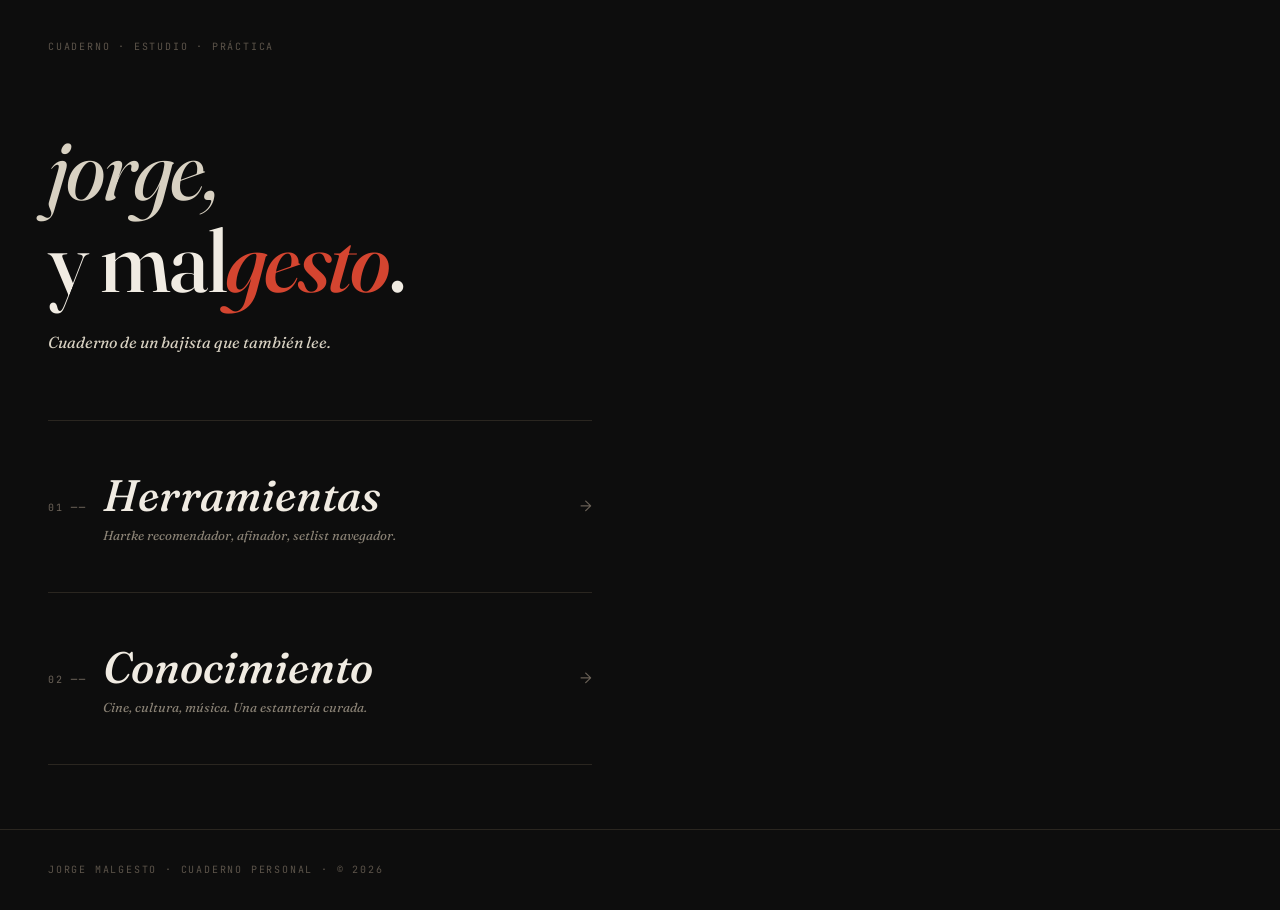
==== index.html @ 783f0b52 "Initial build: shell, sistema de diseño, conocimiento, Hartke recomendador Co-Authored-By: Claude So" ====
<!DOCTYPE html>
<html lang="es">
<head>
  <meta charset="UTF-8">
  <meta name="viewport" content="width=device-width, initial-scale=1.0">
  <title>Jorge Malgesto</title>
  <meta name="description" content="Cuaderno de un bajista que también lee.">

  <link rel="preconnect" href="https://fonts.googleapis.com">
  <link rel="preconnect" href="https://fonts.gstatic.com" crossorigin>
  <link href="https://fonts.googleapis.com/css2?family=Fraunces:ital,opsz,wght@0,9..144,400;0,9..144,500;1,9..144,400;1,9..144,500&family=DM+Sans:wght@400;500&family=JetBrains+Mono:wght@400;500&display=swap" rel="stylesheet">

  <link rel="stylesheet" href="css/system.css">

  <style>
    /* ── Layout del shell ─────────────────────────────────── */
    .shell {
      min-height: 100dvh;
      display: flex;
      flex-direction: column;
    }

    /* ── Header ───────────────────────────────────────────── */
    .site-header {
      padding: var(--sp-5) var(--sp-5) 0;
    }

    .site-header__meta {
      font-family: var(--font-mono);
      font-size: var(--fs-mono-sm);
      font-weight: 400;
      text-transform: uppercase;
      letter-spacing: 0.18em;
      color: var(--color-text-faint);
    }

    /* ── Main ─────────────────────────────────────────────── */
    .site-main {
      flex: 1;
      padding: var(--sp-7) var(--sp-5) var(--sp-8);
      max-width: 640px;
    }

    /* ── Hero ─────────────────────────────────────────────── */
    .hero {
      margin-bottom: var(--sp-8);
    }

    .hero__tagline {
      font-family: var(--font-serif);
      font-size: var(--fs-body);
      font-style: italic;
      font-weight: 400;
      color: var(--color-text-soft);
      margin-top: var(--sp-5);
      line-height: 1.6;
    }

    /* ── Navegación ───────────────────────────────────────── */
    .site-nav {
      display: flex;
      flex-direction: column;
    }

    /* ── Descripción breve de sección ─────────────────────── */
    .nav-item__desc {
      font-family: var(--font-serif);
      font-size: var(--fs-small);
      font-style: italic;
      font-weight: 400;
      color: var(--color-text-mute);
      margin-top: var(--sp-1);
      line-height: 1.4;
      display: block;
    }

    .nav-item__content {
      flex: 1;
    }

    /* ── Footer ───────────────────────────────────────────── */
    .site-footer {
      padding: var(--sp-5);
      border-top: var(--border-thin);
      margin-top: auto;
    }

    .site-footer__text {
      font-family: var(--font-mono);
      font-size: var(--fs-mono-sm);
      font-weight: 400;
      text-transform: uppercase;
      letter-spacing: 0.18em;
      color: var(--color-text-faint);
    }

    /* ── Desktop ──────────────────────────────────────────── */
    @media (min-width: 768px) {
      .site-header {
        padding: var(--sp-6) var(--sp-7) 0;
      }

      .site-main {
        padding: var(--sp-8) var(--sp-7) var(--sp-8);
      }

      .site-footer {
        padding: var(--sp-6) var(--sp-7);
      }

      .hero {
        margin-bottom: var(--sp-8);
      }

      .nav-item {
        padding: var(--sp-7) 0;
      }
    }
  </style>
</head>
<body>

<div class="shell">

  <!-- Header -->
  <header class="site-header">
    <span class="site-header__meta">Cuaderno · Estudio · Práctica</span>
  </header>

  <!-- Main -->
  <main class="site-main">

    <!-- Hero -->
    <section class="hero">
      <span class="wordmark" aria-label="Jorge, y Malgesto.">
        <span class="wordmark__first">jorge,</span>
        <span class="wordmark__second">y mal<span class="wordmark__accent">gesto</span>.</span>
      </span>
      <p class="hero__tagline">Cuaderno de un bajista que también lee.</p>
    </section>

    <!-- Navegación -->
    <nav class="site-nav" aria-label="Apartados del sitio">

      <a href="herramientas/" class="nav-item">
        <span class="nav-item__num">01 ──</span>
        <span class="nav-item__content">
          <span class="nav-item__label">Herramientas</span>
          <span class="nav-item__desc">Hartke recomendador, afinador, setlist navegador.</span>
        </span>
        <span class="nav-item__arrow" aria-hidden="true">→</span>
      </a>

      <a href="conocimiento/" class="nav-item">
        <span class="nav-item__num">02 ──</span>
        <span class="nav-item__content">
          <span class="nav-item__label">Conocimiento</span>
          <span class="nav-item__desc">Cine, cultura, música. Una estantería curada.</span>
        </span>
        <span class="nav-item__arrow" aria-hidden="true">→</span>
      </a>

    </nav>

  </main>

  <!-- Footer -->
  <footer class="site-footer">
    <p class="site-footer__text">Jorge Malgesto · Cuaderno personal · &copy; 2026</p>
  </footer>

</div>

</body>
</html>
---- css/system.css ----
/* ============================================================
   system.css — Sistema de diseño jorge-malgesto
   Dirección A: Editorial con grietas
   ============================================================ */

/* ── Tokens: Paleta ─────────────────────────────────────── */
:root {
  --color-bg:           #0d0d0d;
  --color-bg-card:      #141414;
  --color-bg-soft:      #1a1814;

  --color-text:         #f0ebe2;
  --color-text-soft:    #d8d1c2;
  --color-text-mute:    #8a8275;
  --color-text-dim:     #6b6258;
  --color-text-faint:   #5c544a;

  --color-border:       #2a2620;
  --color-border-soft:  #3a342c;

  --color-accent:       #d44530;
  --color-accent-hover: #b53924;
  --color-accent-soft:  #6b2218;
}

/* ── Tokens: Tipografía ─────────────────────────────────── */
:root {
  --font-serif: 'Fraunces', 'Times New Roman', Georgia, serif;
  --font-sans:  'DM Sans', system-ui, -apple-system, sans-serif;
  --font-mono:  'JetBrains Mono', 'Courier New', monospace;
}

/* ── Tokens: Escala tipográfica ─────────────────────────── */
:root {
  --fs-display-xl: 64px;
  --fs-display-lg: 44px;
  --fs-h1:         32px;
  --fs-h2:         24px;
  --fs-h3:         18px;
  --fs-body:       16px;
  --fs-body-sans:  15px;
  --fs-small:      13px;
  --fs-mono:       12px;
  --fs-mono-sm:    10px;
}

/* ── Tokens: Espaciado ──────────────────────────────────── */
:root {
  --sp-1:  4px;
  --sp-2:  8px;
  --sp-3:  12px;
  --sp-4:  16px;
  --sp-5:  24px;
  --sp-6:  32px;
  --sp-7:  48px;
  --sp-8:  64px;
}

/* ── Tokens: Radios y bordes ────────────────────────────── */
:root {
  --radius-sm:   4px;
  --radius-md:   8px;
  --radius-lg:   12px;
  --radius-xl:   16px;
  --radius-pill: 999px;

  --border-thin:   0.5px solid var(--color-border);
  --border-medium: 1px solid var(--color-border);
}

/* ── Reset base ─────────────────────────────────────────── */
*, *::before, *::after {
  box-sizing: border-box;
  margin: 0;
  padding: 0;
}

html {
  -webkit-text-size-adjust: 100%;
  scroll-behavior: smooth;
}

body {
  background-color: var(--color-bg);
  color: var(--color-text);
  font-family: var(--font-sans);
  font-size: var(--fs-body);
  line-height: 1.6;
  min-height: 100dvh;
  -webkit-font-smoothing: antialiased;
  -moz-osx-font-smoothing: grayscale;
}

a {
  color: inherit;
  text-decoration: none;
}

img, svg {
  display: block;
  max-width: 100%;
}

/* ── Componente: .wordmark ──────────────────────────────── */
.wordmark {
  font-family: var(--font-serif);
  font-size: var(--fs-display-xl);
  font-weight: 400;
  letter-spacing: -0.02em;
  line-height: 1.05;
  display: block;
}

.wordmark__first {
  display: block;
  font-style: italic;
  color: var(--color-text-soft);
}

.wordmark__second {
  display: block;
  font-style: normal;
  font-weight: 500;
  color: var(--color-text);
}

.wordmark__accent {
  font-style: italic;
  color: var(--color-accent);
}

/* ── Componente: .accent-text ───────────────────────────── */
.accent-text {
  font-style: italic;
  color: var(--color-accent);
}

/* ── Componente: .label-mono ────────────────────────────── */
.label-mono {
  font-family: var(--font-mono);
  font-size: var(--fs-mono-sm);
  font-weight: 400;
  text-transform: uppercase;
  letter-spacing: 0.18em;
  color: var(--color-text-dim);
}

/* ── Componente: .divider ───────────────────────────────── */
.divider {
  width: 100%;
  height: 0.5px;
  background-color: var(--color-border);
  border: none;
}

/* ── Componente: .card ──────────────────────────────────── */
.card {
  background-color: var(--color-bg-card);
  border: var(--border-thin);
  border-radius: var(--radius-lg);
  padding: var(--sp-5);
}

/* ── Componente: .pill ──────────────────────────────────── */
.pill {
  display: inline-flex;
  align-items: center;
  gap: var(--sp-1);
  font-family: var(--font-mono);
  font-size: var(--fs-mono);
  text-transform: uppercase;
  letter-spacing: 0.1em;
  padding: var(--sp-1) var(--sp-3);
  border-radius: var(--radius-pill);
  border: 0.5px solid var(--color-border);
  background: transparent;
  color: var(--color-text-mute);
  cursor: pointer;
  transition: color 150ms ease-out, border-color 150ms ease-out, background-color 150ms ease-out;
  user-select: none;
  white-space: nowrap;
}

.pill--active {
  background-color: var(--color-accent-soft);
  color: var(--color-accent);
  border-color: var(--color-accent);
}

.pill--active::before {
  content: '';
  display: inline-block;
  width: 5px;
  height: 5px;
  border-radius: 50%;
  background-color: var(--color-accent);
  flex-shrink: 0;
}

.pill--mute {
  color: var(--color-text-faint);
  border-color: var(--color-border);
}

/* ── Componente: .btn ───────────────────────────────────── */
.btn {
  display: inline-flex;
  align-items: center;
  justify-content: center;
  gap: var(--sp-2);
  font-family: var(--font-mono);
  font-size: var(--fs-mono);
  font-weight: 500;
  text-transform: uppercase;
  letter-spacing: 0.12em;
  padding: var(--sp-3) var(--sp-5);
  border-radius: var(--radius-md);
  border: var(--border-medium);
  cursor: pointer;
  transition: all 150ms ease-out;
  user-select: none;
}

.btn--primary {
  background-color: var(--color-accent);
  color: var(--color-text);
  border-color: var(--color-accent);
}

.btn--primary:hover {
  background-color: var(--color-accent-hover);
  border-color: var(--color-accent-hover);
}

.btn--ghost {
  background: transparent;
  color: var(--color-text-soft);
  border-color: var(--color-border-soft);
}

.btn--ghost:hover {
  color: var(--color-text);
  border-color: var(--color-text-mute);
}

/* ── Componente: .nav-item ──────────────────────────────── */
.nav-item {
  display: flex;
  align-items: baseline;
  gap: var(--sp-4);
  padding: var(--sp-6) 0;
  text-decoration: none;
  border-bottom: var(--border-thin);
  transition: color 150ms ease-out;
  color: var(--color-text);
  cursor: pointer;
}

.nav-item:first-of-type {
  border-top: var(--border-thin);
}

.nav-item__num {
  font-family: var(--font-mono);
  font-size: var(--fs-mono-sm);
  font-weight: 400;
  text-transform: uppercase;
  letter-spacing: 0.18em;
  color: var(--color-text-dim);
  flex-shrink: 0;
  padding-top: 2px;
}

.nav-item__label {
  font-family: var(--font-serif);
  font-size: var(--fs-h1);
  font-weight: 500;
  font-style: italic;
  line-height: 1.2;
  flex: 1;
  transition: color 150ms ease-out;
}

.nav-item__arrow {
  font-size: var(--fs-body-sans);
  color: var(--color-text-dim);
  transition: transform 150ms ease-out, color 150ms ease-out;
  flex-shrink: 0;
}

.nav-item:hover .nav-item__label,
.nav-item:focus .nav-item__label {
  color: var(--color-accent);
}

.nav-item:hover .nav-item__arrow,
.nav-item:focus .nav-item__arrow {
  transform: translateX(4px);
  color: var(--color-accent);
}

/* ── Componente: .return-link ───────────────────────────── */
.return-link {
  display: inline-flex;
  align-items: center;
  gap: var(--sp-2);
  font-family: var(--font-mono);
  font-size: var(--fs-mono);
  text-transform: uppercase;
  letter-spacing: 0.12em;
  color: var(--color-text-dim);
  text-decoration: none;
  transition: color 150ms ease-out;
}

.return-link:hover {
  color: var(--color-text-soft);
}

/* ── Responsive: wordmark ───────────────────────────────── */
@media (max-width: 480px) {
  .wordmark {
    font-size: clamp(40px, 12vw, 64px);
  }
}

@media (min-width: 768px) {
  .wordmark {
    font-size: clamp(64px, 8vw, 88px);
  }

  .nav-item__label {
    font-size: var(--fs-display-lg);
  }
}
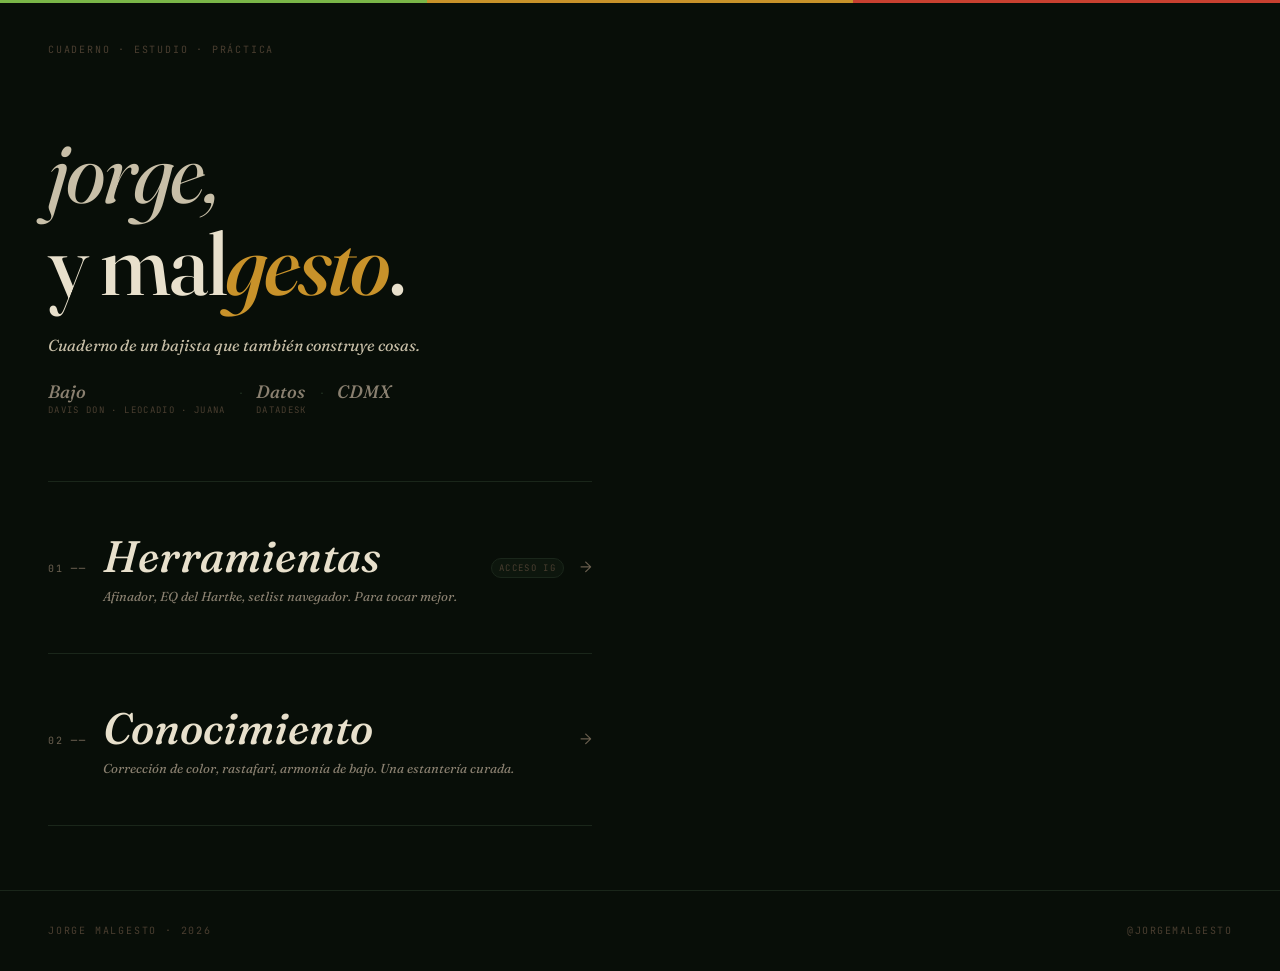
==== commit 93cf4de4: "feat: paleta rasta discreta — verde/dorado, franja, identity strip Co-Authored-By: Claude Sonnet 4.6" ====
--- a/index.html
+++ b/index.html
@@ -4,23 +4,36 @@
   <meta charset="UTF-8">
   <meta name="viewport" content="width=device-width, initial-scale=1.0">
   <title>Jorge Malgesto</title>
-  <meta name="description" content="Cuaderno de un bajista que también lee.">
+  <meta name="description" content="Bajo · Datos · CDMX">
 
   <link rel="preconnect" href="https://fonts.googleapis.com">
   <link rel="preconnect" href="https://fonts.gstatic.com" crossorigin>
   <link href="https://fonts.googleapis.com/css2?family=Fraunces:ital,opsz,wght@0,9..144,400;0,9..144,500;1,9..144,400;1,9..144,500&family=DM+Sans:wght@400;500&family=JetBrains+Mono:wght@400;500&display=swap" rel="stylesheet">
-
   <link rel="stylesheet" href="css/system.css">
 
   <style>
-    /* ── Layout del shell ─────────────────────────────────── */
+    /* ── Franja rasta fija ──────────────────────────────── */
+    .rasta-stripe {
+      position: fixed;
+      top: 0; left: 0; right: 0;
+      height: 3px;
+      display: flex;
+      z-index: 100;
+    }
+    .rasta-stripe span { flex: 1; }
+    .rasta-stripe span:nth-child(1) { background: #7ab648; }
+    .rasta-stripe span:nth-child(2) { background: #c8922a; }
+    .rasta-stripe span:nth-child(3) { background: #c84030; }
+
+    /* ── Shell ──────────────────────────────────────────── */
     .shell {
       min-height: 100dvh;
       display: flex;
       flex-direction: column;
-    }
-
-    /* ── Header ───────────────────────────────────────────── */
+      padding-top: 3px; /* espacio para la franja */
+    }
+
+    /* ── Header ─────────────────────────────────────────── */
     .site-header {
       padding: var(--sp-5) var(--sp-5) 0;
     }
@@ -34,16 +47,16 @@
       color: var(--color-text-faint);
     }
 
-    /* ── Main ─────────────────────────────────────────────── */
+    /* ── Main ────────────────────────────────────────────── */
     .site-main {
       flex: 1;
       padding: var(--sp-7) var(--sp-5) var(--sp-8);
       max-width: 640px;
     }
 
-    /* ── Hero ─────────────────────────────────────────────── */
+    /* ── Hero ────────────────────────────────────────────── */
     .hero {
-      margin-bottom: var(--sp-8);
+      margin-bottom: var(--sp-7);
     }
 
     .hero__tagline {
@@ -56,13 +69,52 @@
       line-height: 1.6;
     }
 
-    /* ── Navegación ───────────────────────────────────────── */
+    /* ── Identity strip ─────────────────────────────────── */
+    .identity {
+      display: flex;
+      align-items: baseline;
+      gap: var(--sp-3);
+      margin-top: var(--sp-5);
+      flex-wrap: wrap;
+    }
+
+    .identity-item {
+      display: flex;
+      flex-direction: column;
+      gap: 2px;
+    }
+
+    .identity-label {
+      font-family: var(--font-serif);
+      font-size: var(--fs-h3);
+      font-weight: 500;
+      font-style: italic;
+      color: var(--color-text-mute);
+      line-height: 1;
+    }
+
+    .identity-sub {
+      font-family: var(--font-mono);
+      font-size: 9px;
+      text-transform: uppercase;
+      letter-spacing: 0.15em;
+      color: var(--color-text-faint);
+    }
+
+    .identity-sep {
+      font-family: var(--font-mono);
+      font-size: 10px;
+      color: var(--color-border-soft);
+      align-self: flex-start;
+      margin-top: 3px;
+    }
+
+    /* ── Nav ─────────────────────────────────────────────── */
     .site-nav {
       display: flex;
       flex-direction: column;
     }
 
-    /* ── Descripción breve de sección ─────────────────────── */
     .nav-item__desc {
       font-family: var(--font-serif);
       font-size: var(--fs-small);
@@ -78,11 +130,29 @@
       flex: 1;
     }
 
-    /* ── Footer ───────────────────────────────────────────── */
+    /* Indicador de acceso restringido */
+    .nav-item__lock {
+      font-family: var(--font-mono);
+      font-size: 9px;
+      text-transform: uppercase;
+      letter-spacing: 0.15em;
+      color: var(--color-text-faint);
+      background: var(--color-bg-card);
+      border: 0.5px solid var(--color-border);
+      padding: 2px 7px;
+      border-radius: var(--radius-pill);
+      flex-shrink: 0;
+      align-self: center;
+    }
+
+    /* ── Footer ──────────────────────────────────────────── */
     .site-footer {
       padding: var(--sp-5);
       border-top: var(--border-thin);
       margin-top: auto;
+      display: flex;
+      align-items: center;
+      justify-content: space-between;
     }
 
     .site-footer__text {
@@ -94,31 +164,33 @@
       color: var(--color-text-faint);
     }
 
-    /* ── Desktop ──────────────────────────────────────────── */
+    .site-footer__ig {
+      font-family: var(--font-mono);
+      font-size: var(--fs-mono-sm);
+      text-transform: uppercase;
+      letter-spacing: 0.15em;
+      color: var(--color-text-faint);
+      transition: color 150ms;
+    }
+
+    .site-footer__ig:hover { color: var(--color-accent); }
+
+    /* ── Responsive ──────────────────────────────────────── */
     @media (min-width: 768px) {
-      .site-header {
-        padding: var(--sp-6) var(--sp-7) 0;
-      }
-
-      .site-main {
-        padding: var(--sp-8) var(--sp-7) var(--sp-8);
-      }
-
-      .site-footer {
-        padding: var(--sp-6) var(--sp-7);
-      }
-
-      .hero {
-        margin-bottom: var(--sp-8);
-      }
-
-      .nav-item {
-        padding: var(--sp-7) 0;
-      }
+      .site-header { padding: var(--sp-6) var(--sp-7) 0; }
+      .site-main   { padding: var(--sp-8) var(--sp-7) var(--sp-8); }
+      .site-footer { padding: var(--sp-6) var(--sp-7); }
+      .hero        { margin-bottom: var(--sp-8); }
+      .nav-item    { padding: var(--sp-7) 0; }
     }
   </style>
 </head>
 <body>
+
+<!-- Franja rasta -->
+<div class="rasta-stripe" aria-hidden="true">
+  <span></span><span></span><span></span>
+</div>
 
 <div class="shell">
 
@@ -132,22 +204,45 @@
 
     <!-- Hero -->
     <section class="hero">
+
       <span class="wordmark" aria-label="Jorge, y Malgesto.">
         <span class="wordmark__first">jorge,</span>
         <span class="wordmark__second">y mal<span class="wordmark__accent">gesto</span>.</span>
       </span>
-      <p class="hero__tagline">Cuaderno de un bajista que también lee.</p>
+
+      <p class="hero__tagline">
+        Cuaderno de un bajista que también construye cosas.
+      </p>
+
+      <!-- Identity strip -->
+      <div class="identity" aria-label="Bajo · Datos · CDMX">
+        <div class="identity-item">
+          <span class="identity-label">Bajo</span>
+          <span class="identity-sub">Davis Don · Leocadio · Juana</span>
+        </div>
+        <span class="identity-sep">·</span>
+        <div class="identity-item">
+          <span class="identity-label">Datos</span>
+          <span class="identity-sub">dataDesk</span>
+        </div>
+        <span class="identity-sep">·</span>
+        <div class="identity-item">
+          <span class="identity-label">CDMX</span>
+        </div>
+      </div>
+
     </section>
 
-    <!-- Navegación -->
-    <nav class="site-nav" aria-label="Apartados del sitio">
+    <!-- Navegación / Apartados -->
+    <nav class="site-nav" aria-label="Apartados">
 
       <a href="herramientas/" class="nav-item">
         <span class="nav-item__num">01 ──</span>
         <span class="nav-item__content">
           <span class="nav-item__label">Herramientas</span>
-          <span class="nav-item__desc">Hartke recomendador, afinador, setlist navegador.</span>
+          <span class="nav-item__desc">Afinador, EQ del Hartke, setlist navegador. Para tocar mejor.</span>
         </span>
+        <span class="nav-item__lock">Acceso IG</span>
         <span class="nav-item__arrow" aria-hidden="true">→</span>
       </a>
 
@@ -155,7 +250,7 @@
         <span class="nav-item__num">02 ──</span>
         <span class="nav-item__content">
           <span class="nav-item__label">Conocimiento</span>
-          <span class="nav-item__desc">Cine, cultura, música. Una estantería curada.</span>
+          <span class="nav-item__desc">Corrección de color, rastafari, armonía de bajo. Una estantería curada.</span>
         </span>
         <span class="nav-item__arrow" aria-hidden="true">→</span>
       </a>
@@ -166,7 +261,8 @@
 
   <!-- Footer -->
   <footer class="site-footer">
-    <p class="site-footer__text">Jorge Malgesto · Cuaderno personal · &copy; 2026</p>
+    <p class="site-footer__text">Jorge Malgesto · 2026</p>
+    <a href="https://instagram.com/jorgemalgesto" class="site-footer__ig" target="_blank" rel="noopener">@jorgemalgesto</a>
   </footer>
 
 </div>
--- a/css/system.css
+++ b/css/system.css
@@ -1,26 +1,38 @@
 /* ============================================================
    system.css — Sistema de diseño jorge-malgesto
-   Dirección A: Editorial con grietas
+   Dirección: Rasta discreta · verde / dorado / rojo
    ============================================================ */
 
 /* ── Tokens: Paleta ─────────────────────────────────────── */
 :root {
-  --color-bg:           #0d0d0d;
-  --color-bg-card:      #141414;
-  --color-bg-soft:      #1a1814;
-
-  --color-text:         #f0ebe2;
-  --color-text-soft:    #d8d1c2;
-  --color-text-mute:    #8a8275;
-  --color-text-dim:     #6b6258;
-  --color-text-faint:   #5c544a;
-
-  --color-border:       #2a2620;
-  --color-border-soft:  #3a342c;
-
-  --color-accent:       #d44530;
-  --color-accent-hover: #b53924;
-  --color-accent-soft:  #6b2218;
+  /* Backgrounds — tinte verde oscuro, casi imperceptible */
+  --color-bg:           #080e08;
+  --color-bg-card:      #0d160d;
+  --color-bg-soft:      #131e13;
+
+  /* Texto — cálido */
+  --color-text:         #e8e0cc;
+  --color-text-soft:    #c8bfa8;
+  --color-text-mute:    #8a8070;
+  --color-text-dim:     #6b6050;
+  --color-text-faint:   #4a3e30;
+
+  /* Bordes — con tinte verde */
+  --color-border:       #1a261a;
+  --color-border-soft:  #243424;
+
+  /* Acento principal — verde rasta */
+  --color-accent:       #7ab648;
+  --color-accent-hover: #5e9436;
+  --color-accent-soft:  rgba(122, 182, 72, 0.1);
+
+  /* Dorado — secundario, decorativo */
+  --color-gold:         #c8922a;
+  --color-gold-soft:    rgba(200, 146, 42, 0.1);
+
+  /* Rojo — terciario, con moderación */
+  --color-red:          #c84030;
+  --color-red-soft:     rgba(200, 64, 48, 0.1);
 }
 
 /* ── Tokens: Tipografía ─────────────────────────────────── */
@@ -126,7 +138,7 @@
 
 .wordmark__accent {
   font-style: italic;
-  color: var(--color-accent);
+  color: var(--color-gold);   /* Dorado, no verde */
 }
 
 /* ── Componente: .accent-text ───────────────────────────── */
@@ -223,7 +235,7 @@
 
 .btn--primary {
   background-color: var(--color-accent);
-  color: var(--color-text);
+  color: var(--color-bg);
   border-color: var(--color-accent);
 }
 
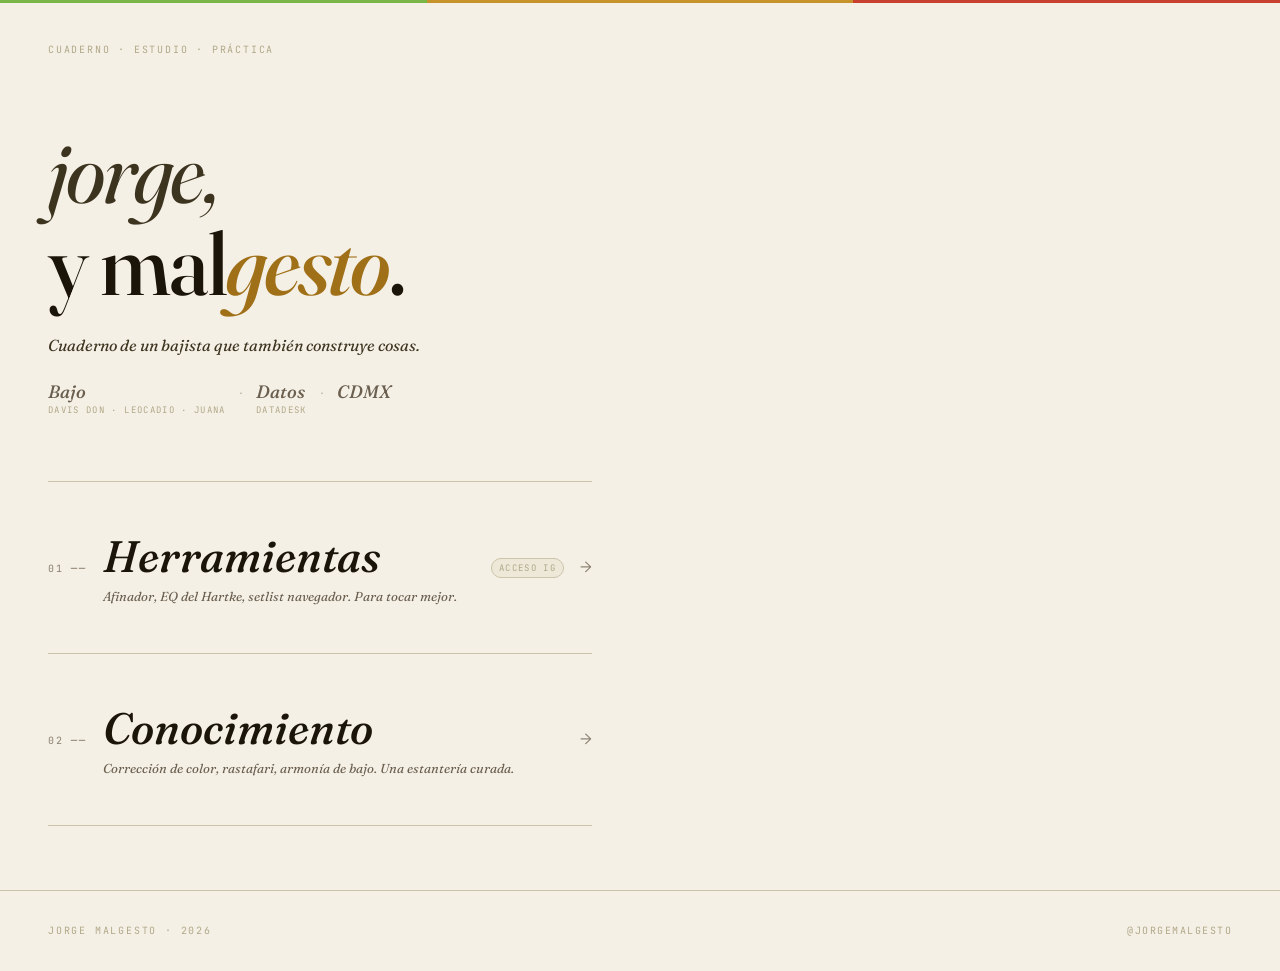
==== commit dbb087a8: "Paleta completa al claro — todo el sitio Todos los archivos del sitio usan ahora la paleta clara (pa" ====
--- a/index.html
+++ b/index.html
@@ -9,7 +9,7 @@
   <link rel="preconnect" href="https://fonts.googleapis.com">
   <link rel="preconnect" href="https://fonts.gstatic.com" crossorigin>
   <link href="https://fonts.googleapis.com/css2?family=Fraunces:ital,opsz,wght@0,9..144,400;0,9..144,500;1,9..144,400;1,9..144,500&family=DM+Sans:wght@400;500&family=JetBrains+Mono:wght@400;500&display=swap" rel="stylesheet">
-  <link rel="stylesheet" href="css/system.css">
+  <link rel="stylesheet" href="css/system.css?v=light">
 
   <style>
     /* ── Franja rasta fija ──────────────────────────────── */
--- a/css/system.css
+++ b/css/system.css
@@ -5,34 +5,34 @@
 
 /* ── Tokens: Paleta ─────────────────────────────────────── */
 :root {
-  /* Backgrounds — tinte verde oscuro, casi imperceptible */
-  --color-bg:           #080e08;
-  --color-bg-card:      #0d160d;
-  --color-bg-soft:      #131e13;
-
-  /* Texto — cálido */
-  --color-text:         #e8e0cc;
-  --color-text-soft:    #c8bfa8;
-  --color-text-mute:    #8a8070;
-  --color-text-dim:     #6b6050;
-  --color-text-faint:   #4a3e30;
-
-  /* Bordes — con tinte verde */
-  --color-border:       #1a261a;
-  --color-border-soft:  #243424;
-
-  /* Acento principal — verde rasta */
-  --color-accent:       #7ab648;
-  --color-accent-hover: #5e9436;
-  --color-accent-soft:  rgba(122, 182, 72, 0.1);
+  /* Backgrounds — papel cálido con tinte verde muy sutil */
+  --color-bg:           #f5f0e6;
+  --color-bg-card:      #ede8d8;
+  --color-bg-soft:      #e4dece;
+
+  /* Texto — oscuro cálido */
+  --color-text:         #1a1508;
+  --color-text-soft:    #3d3420;
+  --color-text-mute:    #6b6050;
+  --color-text-dim:     #8a8070;
+  --color-text-faint:   #b0a888;
+
+  /* Bordes — cálido claro con tinte verde */
+  --color-border:       #ccc4a8;
+  --color-border-soft:  #bab09a;
+
+  /* Acento principal — verde rasta (oscurecido para contraste sobre claro) */
+  --color-accent:       #4e8020;
+  --color-accent-hover: #3a6016;
+  --color-accent-soft:  rgba(78, 128, 32, 0.1);
 
   /* Dorado — secundario, decorativo */
-  --color-gold:         #c8922a;
-  --color-gold-soft:    rgba(200, 146, 42, 0.1);
+  --color-gold:         #a07018;
+  --color-gold-soft:    rgba(160, 112, 24, 0.1);
 
   /* Rojo — terciario, con moderación */
-  --color-red:          #c84030;
-  --color-red-soft:     rgba(200, 64, 48, 0.1);
+  --color-red:          #a02818;
+  --color-red-soft:     rgba(160, 40, 24, 0.1);
 }
 
 /* ── Tokens: Tipografía ─────────────────────────────────── */
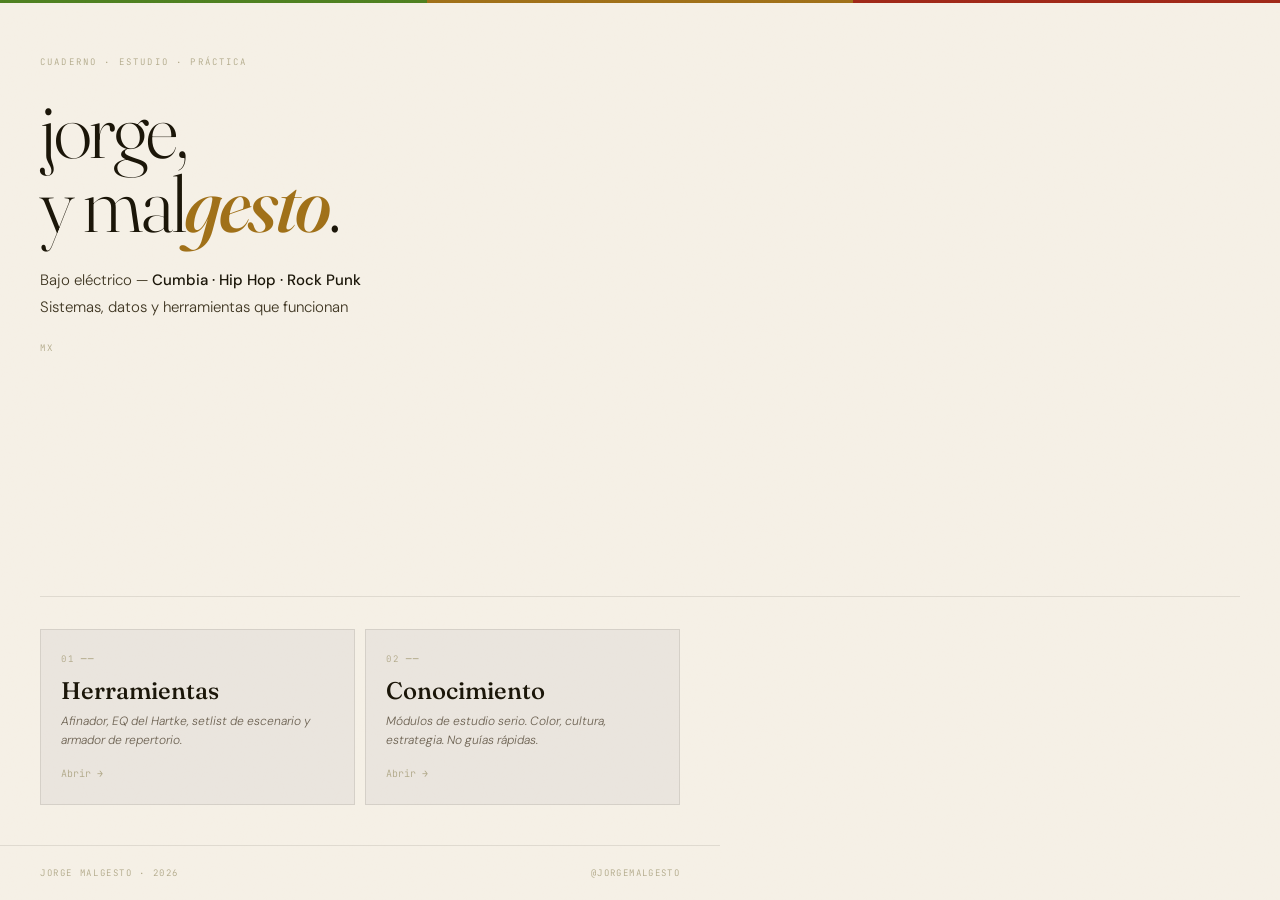
==== commit 03024dbf: "Rediseño de index, herramientas y conocimiento Nuevos layouts para las tres páginas principales: ind" ====
--- a/index.html
+++ b/index.html
@@ -4,268 +4,281 @@
   <meta charset="UTF-8">
   <meta name="viewport" content="width=device-width, initial-scale=1.0">
   <title>Jorge Malgesto</title>
-  <meta name="description" content="Bajo · Datos · CDMX">
-
+  <meta name="description" content="Bajo eléctrico. Sistemas y datos. MX.">
   <link rel="preconnect" href="https://fonts.googleapis.com">
   <link rel="preconnect" href="https://fonts.gstatic.com" crossorigin>
-  <link href="https://fonts.googleapis.com/css2?family=Fraunces:ital,opsz,wght@0,9..144,400;0,9..144,500;1,9..144,400;1,9..144,500&family=DM+Sans:wght@400;500&family=JetBrains+Mono:wght@400;500&display=swap" rel="stylesheet">
-  <link rel="stylesheet" href="css/system.css?v=light">
-
+  <link href="https://fonts.googleapis.com/css2?family=Fraunces:ital,opsz,wght@0,9..144,300;0,9..144,400;0,9..144,500;1,9..144,300;1,9..144,400;1,9..144,500&family=DM+Sans:wght@300;400;500&family=JetBrains+Mono:wght@400;500&display=swap" rel="stylesheet">
   <style>
-    /* ── Franja rasta fija ──────────────────────────────── */
-    .rasta-stripe {
+    :root {
+      --bg:         #f5f0e6;
+      --bg-card:    #eae5de;
+      --bg-soft:    #e4dfd8;
+      --ink:        #1a1508;
+      --ink-soft:   #3d3420;
+      --ink-dim:    #6b6050;
+      --ink-faint:  #b0a888;
+      --gold:       #a07018;
+      --green:      #4e8020;
+      --red:        #a02818;
+      --rule:       rgba(30,20,10,0.10);
+      --rule-soft:  rgba(30,20,10,0.06);
+      --serif:      'Fraunces', Georgia, serif;
+      --sans:       'DM Sans', system-ui, sans-serif;
+      --mono:       'JetBrains Mono', monospace;
+    }
+
+    *, *::before, *::after { box-sizing: border-box; margin: 0; padding: 0; }
+    html { scroll-behavior: smooth; }
+
+    body {
+      background: var(--bg);
+      color: var(--ink);
+      font-family: var(--sans);
+      font-weight: 300;
+      font-size: 16px;
+      line-height: 1.6;
+      -webkit-font-smoothing: antialiased;
+      min-height: 100dvh;
+      display: flex;
+      flex-direction: column;
+    }
+
+    /* Grain */
+    body::before {
+      content: '';
       position: fixed;
-      top: 0; left: 0; right: 0;
+      inset: 0;
+      pointer-events: none;
+      opacity: 0.04;
+      z-index: 200;
+      background-image: url("data:image/svg+xml;utf8,<svg xmlns='http://www.w3.org/2000/svg' width='200' height='200'><filter id='n'><feTurbulence type='fractalNoise' baseFrequency='0.9' numOctaves='2' stitchTiles='stitch'/><feColorMatrix values='0 0 0 0 1 0 0 0 0 0.9 0 0 0 0 0.8 0 0 0 0.4 0'/></filter><rect width='100%25' height='100%25' filter='url(%23n)'/></svg>");
+    }
+
+    a { color: inherit; text-decoration: none; }
+
+    /* Stripe */
+    .stripe {
       height: 3px;
       display: flex;
-      z-index: 100;
-    }
-    .rasta-stripe span { flex: 1; }
-    .rasta-stripe span:nth-child(1) { background: #7ab648; }
-    .rasta-stripe span:nth-child(2) { background: #c8922a; }
-    .rasta-stripe span:nth-child(3) { background: #c84030; }
-
-    /* ── Shell ──────────────────────────────────────────── */
-    .shell {
-      min-height: 100dvh;
+      flex-shrink: 0;
+    }
+    .stripe span { flex: 1; }
+    .stripe span:nth-child(1) { background: var(--green); }
+    .stripe span:nth-child(2) { background: var(--gold); }
+    .stripe span:nth-child(3) { background: var(--red); }
+
+    /* Hero */
+    .hero {
+      padding: 52px 40px 44px;
+      flex: 1;
+      max-width: 720px;
+      width: 100%;
+    }
+
+    .eyebrow {
+      font-family: var(--mono);
+      font-size: 9px;
+      letter-spacing: 0.24em;
+      text-transform: uppercase;
+      color: var(--ink-faint);
+      margin-bottom: 24px;
+    }
+
+    .wordmark {
+      font-family: var(--serif);
+      font-size: clamp(52px, 10vw, 80px);
+      font-weight: 300;
+      line-height: 0.92;
+      letter-spacing: -0.03em;
+      font-variation-settings: "opsz" 144;
+      color: var(--ink);
+      margin-bottom: 28px;
+    }
+    .wordmark em {
+      font-style: italic;
+      font-weight: 500;
+      color: var(--gold);
+    }
+
+    .roles {
       display: flex;
       flex-direction: column;
-      padding-top: 3px; /* espacio para la franja */
-    }
-
-    /* ── Header ─────────────────────────────────────────── */
-    .site-header {
-      padding: var(--sp-5) var(--sp-5) 0;
-    }
-
-    .site-header__meta {
-      font-family: var(--font-mono);
-      font-size: var(--fs-mono-sm);
-      font-weight: 400;
-      text-transform: uppercase;
-      letter-spacing: 0.18em;
-      color: var(--color-text-faint);
-    }
-
-    /* ── Main ────────────────────────────────────────────── */
-    .site-main {
+      gap: 5px;
+      margin-bottom: 6px;
+    }
+    .role-line {
+      font-family: var(--sans);
+      font-size: 15px;
+      font-weight: 300;
+      color: var(--ink-soft);
+      line-height: 1.5;
+    }
+    .role-line strong {
+      font-weight: 500;
+      color: var(--ink);
+    }
+
+    .location {
+      font-family: var(--mono);
+      font-size: 9px;
+      letter-spacing: 0.2em;
+      text-transform: uppercase;
+      color: var(--ink-faint);
+      margin-top: 22px;
+    }
+
+    /* Nav */
+    .divider {
+      height: 0.5px;
+      background: var(--rule);
+      margin: 0 40px;
+    }
+
+    .nav {
+      padding: 32px 40px 40px;
+      display: grid;
+      grid-template-columns: 1fr 1fr;
+      gap: 10px;
+      max-width: 720px;
+      width: 100%;
+    }
+
+    .btn-card {
+      display: flex;
+      flex-direction: column;
+      background: var(--bg-card);
+      border: 0.5px solid var(--rule);
+      padding: 22px 20px;
+      transition: background 150ms ease-out, border-color 150ms ease-out;
+      cursor: pointer;
+    }
+    .btn-card:hover {
+      background: var(--bg-soft);
+      border-color: rgba(30,20,10,0.18);
+    }
+    .btn-card:hover .btn-arrow {
+      color: var(--gold);
+    }
+
+    .btn-num {
+      font-family: var(--mono);
+      font-size: 9px;
+      letter-spacing: 0.2em;
+      text-transform: uppercase;
+      color: var(--ink-faint);
+      margin-bottom: 12px;
+    }
+
+    .btn-title {
+      font-family: var(--serif);
+      font-size: 24px;
+      font-weight: 500;
+      color: var(--ink);
+      margin-bottom: 8px;
+      line-height: 1.1;
+    }
+
+    .btn-desc {
+      font-family: var(--sans);
+      font-size: 12px;
+      font-weight: 300;
+      font-style: italic;
+      color: var(--ink-dim);
+      line-height: 1.55;
       flex: 1;
-      padding: var(--sp-7) var(--sp-5) var(--sp-8);
-      max-width: 640px;
-    }
-
-    /* ── Hero ────────────────────────────────────────────── */
-    .hero {
-      margin-bottom: var(--sp-7);
-    }
-
-    .hero__tagline {
-      font-family: var(--font-serif);
-      font-size: var(--fs-body);
-      font-style: italic;
-      font-weight: 400;
-      color: var(--color-text-soft);
-      margin-top: var(--sp-5);
-      line-height: 1.6;
-    }
-
-    /* ── Identity strip ─────────────────────────────────── */
-    .identity {
-      display: flex;
-      align-items: baseline;
-      gap: var(--sp-3);
-      margin-top: var(--sp-5);
-      flex-wrap: wrap;
-    }
-
-    .identity-item {
-      display: flex;
-      flex-direction: column;
-      gap: 2px;
-    }
-
-    .identity-label {
-      font-family: var(--font-serif);
-      font-size: var(--fs-h3);
-      font-weight: 500;
-      font-style: italic;
-      color: var(--color-text-mute);
-      line-height: 1;
-    }
-
-    .identity-sub {
-      font-family: var(--font-mono);
-      font-size: 9px;
-      text-transform: uppercase;
-      letter-spacing: 0.15em;
-      color: var(--color-text-faint);
-    }
-
-    .identity-sep {
-      font-family: var(--font-mono);
+    }
+
+    .btn-arrow {
+      font-family: var(--mono);
       font-size: 10px;
-      color: var(--color-border-soft);
-      align-self: flex-start;
-      margin-top: 3px;
-    }
-
-    /* ── Nav ─────────────────────────────────────────────── */
-    .site-nav {
-      display: flex;
-      flex-direction: column;
-    }
-
-    .nav-item__desc {
-      font-family: var(--font-serif);
-      font-size: var(--fs-small);
-      font-style: italic;
-      font-weight: 400;
-      color: var(--color-text-mute);
-      margin-top: var(--sp-1);
-      line-height: 1.4;
-      display: block;
-    }
-
-    .nav-item__content {
-      flex: 1;
-    }
-
-    /* Indicador de acceso restringido */
-    .nav-item__lock {
-      font-family: var(--font-mono);
-      font-size: 9px;
-      text-transform: uppercase;
-      letter-spacing: 0.15em;
-      color: var(--color-text-faint);
-      background: var(--color-bg-card);
-      border: 0.5px solid var(--color-border);
-      padding: 2px 7px;
-      border-radius: var(--radius-pill);
-      flex-shrink: 0;
-      align-self: center;
-    }
-
-    /* ── Footer ──────────────────────────────────────────── */
-    .site-footer {
-      padding: var(--sp-5);
-      border-top: var(--border-thin);
-      margin-top: auto;
+      color: var(--ink-faint);
+      margin-top: 16px;
+      transition: color 150ms ease-out;
+    }
+
+    /* Footer */
+    .footer {
+      padding: 20px 40px;
+      border-top: 0.5px solid var(--rule);
       display: flex;
       align-items: center;
       justify-content: space-between;
-    }
-
-    .site-footer__text {
-      font-family: var(--font-mono);
-      font-size: var(--fs-mono-sm);
-      font-weight: 400;
-      text-transform: uppercase;
+      max-width: 720px;
+      width: 100%;
+    }
+
+    .footer-text {
+      font-family: var(--mono);
+      font-size: 9px;
       letter-spacing: 0.18em;
-      color: var(--color-text-faint);
-    }
-
-    .site-footer__ig {
-      font-family: var(--font-mono);
-      font-size: var(--fs-mono-sm);
-      text-transform: uppercase;
+      text-transform: uppercase;
+      color: var(--ink-faint);
+    }
+
+    .footer-ig {
+      font-family: var(--mono);
+      font-size: 9px;
       letter-spacing: 0.15em;
-      color: var(--color-text-faint);
+      text-transform: uppercase;
+      color: var(--ink-faint);
       transition: color 150ms;
     }
-
-    .site-footer__ig:hover { color: var(--color-accent); }
-
-    /* ── Responsive ──────────────────────────────────────── */
-    @media (min-width: 768px) {
-      .site-header { padding: var(--sp-6) var(--sp-7) 0; }
-      .site-main   { padding: var(--sp-8) var(--sp-7) var(--sp-8); }
-      .site-footer { padding: var(--sp-6) var(--sp-7); }
-      .hero        { margin-bottom: var(--sp-8); }
-      .nav-item    { padding: var(--sp-7) 0; }
-    }
+    .footer-ig:hover { color: var(--ink-dim); }
+
+    @media (max-width: 520px) {
+      .hero { padding: 36px 24px 32px; }
+      .divider { margin: 0 24px; }
+      .nav { padding: 24px 24px 32px; grid-template-columns: 1fr; }
+      .footer { padding: 16px 24px; }
+    }
+
+    /* Entrada suave */
+    .hero, .nav {
+      opacity: 0;
+      transform: translateY(12px);
+      animation: rise 0.5s ease-out forwards;
+    }
+    .nav { animation-delay: 0.1s; }
+    @keyframes rise { to { opacity: 1; transform: translateY(0); } }
   </style>
 </head>
 <body>
 
-<!-- Franja rasta -->
-<div class="rasta-stripe" aria-hidden="true">
+<div class="stripe" aria-hidden="true">
   <span></span><span></span><span></span>
 </div>
 
-<div class="shell">
-
-  <!-- Header -->
-  <header class="site-header">
-    <span class="site-header__meta">Cuaderno · Estudio · Práctica</span>
-  </header>
-
-  <!-- Main -->
-  <main class="site-main">
-
-    <!-- Hero -->
-    <section class="hero">
-
-      <span class="wordmark" aria-label="Jorge, y Malgesto.">
-        <span class="wordmark__first">jorge,</span>
-        <span class="wordmark__second">y mal<span class="wordmark__accent">gesto</span>.</span>
-      </span>
-
-      <p class="hero__tagline">
-        Cuaderno de un bajista que también construye cosas.
-      </p>
-
-      <!-- Identity strip -->
-      <div class="identity" aria-label="Bajo · Datos · CDMX">
-        <div class="identity-item">
-          <span class="identity-label">Bajo</span>
-          <span class="identity-sub">Davis Don · Leocadio · Juana</span>
-        </div>
-        <span class="identity-sep">·</span>
-        <div class="identity-item">
-          <span class="identity-label">Datos</span>
-          <span class="identity-sub">dataDesk</span>
-        </div>
-        <span class="identity-sep">·</span>
-        <div class="identity-item">
-          <span class="identity-label">CDMX</span>
-        </div>
-      </div>
-
-    </section>
-
-    <!-- Navegación / Apartados -->
-    <nav class="site-nav" aria-label="Apartados">
-
-      <a href="herramientas/" class="nav-item">
-        <span class="nav-item__num">01 ──</span>
-        <span class="nav-item__content">
-          <span class="nav-item__label">Herramientas</span>
-          <span class="nav-item__desc">Afinador, EQ del Hartke, setlist navegador. Para tocar mejor.</span>
-        </span>
-        <span class="nav-item__lock">Acceso IG</span>
-        <span class="nav-item__arrow" aria-hidden="true">→</span>
-      </a>
-
-      <a href="conocimiento/" class="nav-item">
-        <span class="nav-item__num">02 ──</span>
-        <span class="nav-item__content">
-          <span class="nav-item__label">Conocimiento</span>
-          <span class="nav-item__desc">Corrección de color, rastafari, armonía de bajo. Una estantería curada.</span>
-        </span>
-        <span class="nav-item__arrow" aria-hidden="true">→</span>
-      </a>
-
-    </nav>
-
-  </main>
-
-  <!-- Footer -->
-  <footer class="site-footer">
-    <p class="site-footer__text">Jorge Malgesto · 2026</p>
-    <a href="https://instagram.com/jorgemalgesto" class="site-footer__ig" target="_blank" rel="noopener">@jorgemalgesto</a>
-  </footer>
-
+<div class="hero">
+  <p class="eyebrow">Cuaderno · Estudio · Práctica</p>
+  <h1 class="wordmark">jorge,<br>y mal<em>gesto</em>.</h1>
+  <div class="roles">
+    <p class="role-line">Bajo eléctrico — <strong>Cumbia · Hip Hop · Rock Punk</strong></p>
+    <p class="role-line">Sistemas, datos y herramientas que funcionan</p>
+  </div>
+  <p class="location">MX</p>
 </div>
+
+<div class="divider"></div>
+
+<nav class="nav" aria-label="Secciones">
+  <a href="herramientas/" class="btn-card">
+    <div class="btn-num">01 ──</div>
+    <div class="btn-title">Herramientas</div>
+    <p class="btn-desc">Afinador, EQ del Hartke, setlist de escenario y armador de repertorio.</p>
+    <div class="btn-arrow">Abrir →</div>
+  </a>
+  <a href="conocimiento/" class="btn-card">
+    <div class="btn-num">02 ──</div>
+    <div class="btn-title">Conocimiento</div>
+    <p class="btn-desc">Módulos de estudio serio. Color, cultura, estrategia. No guías rápidas.</p>
+    <div class="btn-arrow">Abrir →</div>
+  </a>
+</nav>
+
+<footer class="footer">
+  <span class="footer-text">Jorge Malgesto · 2026</span>
+  <a href="https://instagram.com/jorgemalgesto" class="footer-ig" target="_blank" rel="noopener">@jorgemalgesto</a>
+</footer>
 
 </body>
 </html>
